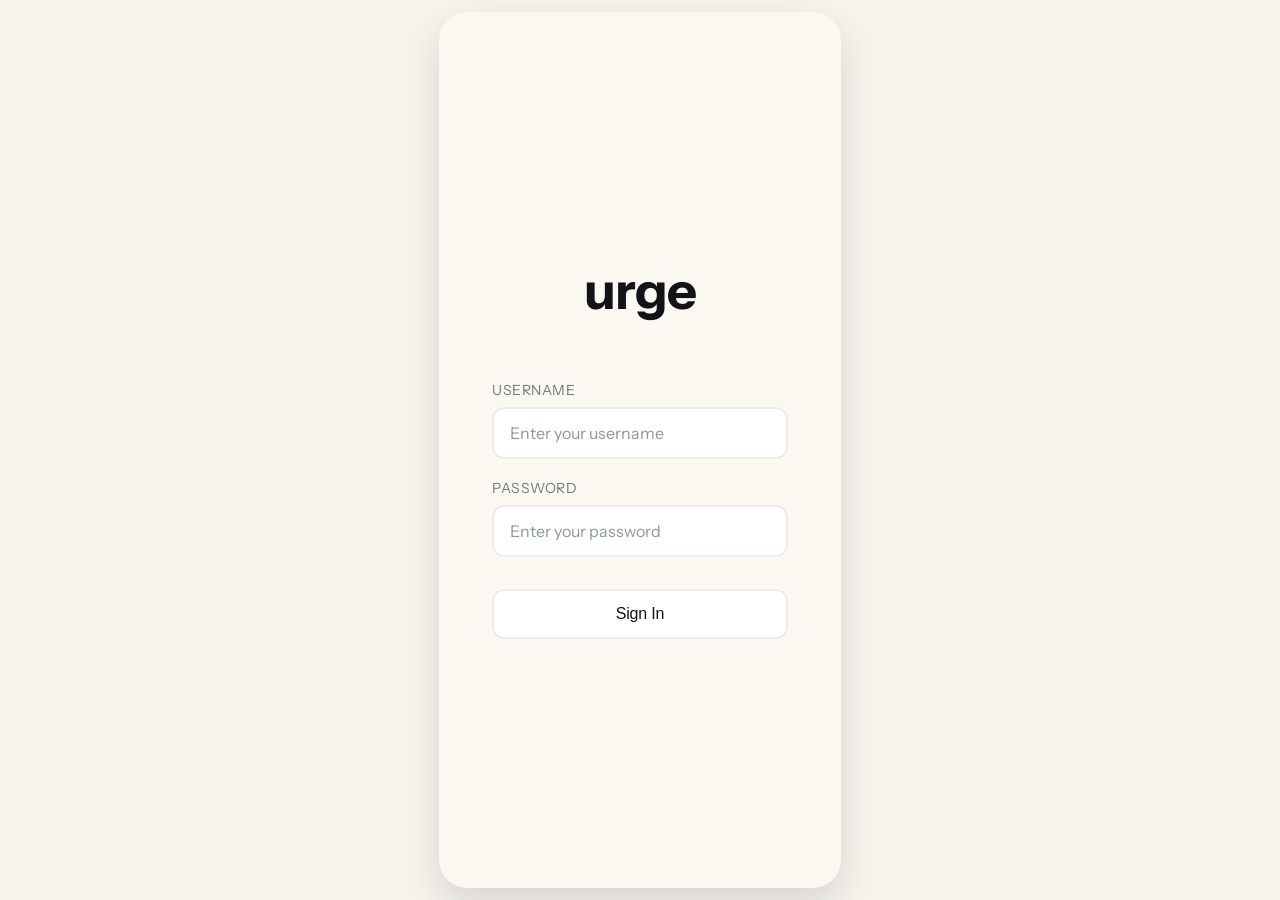
==== login.html @ 85ebc73c "Initial commit" ====
<!DOCTYPE html>
<html lang="en">
<head>
  <meta charset="UTF-8" />
  <meta name="viewport" content="width=device-width, initial-scale=1.0, viewport-fit=cover" />
  <title>Addiction Breaker - Sign In</title>
  <link rel="stylesheet" href="styles.css?v=20260503f" />
</head>
<body class="login-body">
  <div class="app-frame login-frame">
    <div class="login-container">
      <h1 class="login-title">urge</h1>
      
      <form class="login-form" id="login-form">
        <div class="form-group">
          <label for="username" class="form-label">Username</label>
          <input 
            type="text" 
            id="username" 
            class="form-input" 
            placeholder="Enter your username"
            required
          />
        </div>

        <div class="form-group">
          <label for="password" class="form-label">Password</label>
          <input 
            type="password" 
            id="password" 
            class="form-input" 
            placeholder="Enter your password"
            required
          />
        </div>

        <button type="submit" class="login-btn">Sign In</button>
      </form>
    </div>
  </div>

  <script src="app.js?v=20260503f"></script>
</body>
</html>
---- styles.css ----
@import url("https://fonts.googleapis.com/css2?family=Instrument+Sans:wght@400;500;600;700;800;900&display=swap");

:root {
  --bg: #f7f8fb;
  --surface: #ffffff;
  --text: #1e232b;
  --muted: #677284;
  --primary: #3568e8;
  --primary-soft: #e7eeff;
  --danger: #db2e2e;
  --danger-soft: #ffe7e7;
  --border: #d9e0ea;
  --frame-width: 402px;
  --frame-height: 876px;
  --dock-height: 96px;
  --safe-bottom: env(safe-area-inset-bottom, 0px);
  --page-gutter: 20px;
  --content-rail: 22px;
  --card-inner-gutter: 16px;
  --font-ui: "Instrument Sans", Inter, -apple-system, BlinkMacSystemFont, "Segoe UI", Roboto, sans-serif;
  --number-font: "GT Mekanik", "GT-Mekanik", "Grilli Type GT Mekanik", "GT America Mono", "Avenir Next Condensed", Inter, sans-serif;
  --toolbar-shadow: 0 -8px 24px rgba(73, 87, 128, 0.08);
  --weight-body: 400;
  --weight-label: 400;
  --weight-heading: 600;
  --weight-heading-strong: 700;
  --tracking-tight: -0.015em;
  --tracking-heading: -0.02em;
  --tracking-label: 0.04em;
}

@font-face {
  font-family: "GT Mekanik";
  src: local("GT Mekanik"), local("GT-Mekanik"), local("Grilli Type GT Mekanik");
  font-display: swap;
}

* {
  box-sizing: border-box;
}

html,
body {
  width: 100%;
  max-width: 100%;
  min-height: 100%;
  overflow: hidden;
  overscroll-behavior: none;
}

body {
  margin: 0;
  font-family: var(--font-ui);
  font-weight: var(--weight-body);
  letter-spacing: -0.005em;
  color: var(--text);
  background: #f7f4ee;
  min-height: 100vh;
  min-height: 100dvh;
  display: grid;
  place-items: center;
  padding: 16px;
}

.app-frame {
  width: min(var(--frame-width), 100%);
  height: min(var(--frame-height), 100vh);
  height: min(var(--frame-height), 100dvh);
  max-width: 100%;
  max-height: 100%;
  border-radius: 28px;
  background: #fbf8f2;
  position: relative;
  overflow: hidden;
  box-shadow: 0 18px 38px rgba(33, 22, 18, 0.16);
}

.home-body,
.info-body,
.login-body {
  background: #f7f4ee;
  color: #121417;
  text-shadow: none;
}

.home-body .app-frame,
.info-body .app-frame,
.login-body .app-frame {
  background: #fbf8f2;
}

.home-body .app-dock,
.login-body .app-dock,
.info-body .app-dock,
.session-body .app-dock,
.result-body .app-dock {
  background: rgba(251, 248, 242, 0.78);
  border: 1px solid rgba(18, 20, 23, 0.08);
  box-shadow: var(--toolbar-shadow);
  backdrop-filter: blur(16px);
}

.home-body .dock-link,
.login-body .dock-link,
.info-body .dock-link,
.session-body .dock-link,
.result-body .dock-link {
  color: #263345;
}

.home-body .dock-link:hover,
.login-body .dock-link:hover,
.info-body .dock-link:hover,
.session-body .dock-link:hover,
.result-body .dock-link:hover {
  background: rgba(184, 200, 245, 0.22);
  color: #1f2b3c;
}

.home-body .dock-link.active,
.login-body .dock-link.active,
.info-body .dock-link.active,
.session-body .dock-link.active,
.result-body .dock-link.active {
  color: #1f2b3c;
}

.home-frame {
  background: none;
}

.home-screen {
  position: relative;
  z-index: 2;
  height: 100%;
  width: 100%;
  margin: 0 auto;
  padding: 0 calc(var(--page-gutter) + 8px) calc(var(--dock-height) + var(--safe-bottom) + 24px);
  display: block;
}

.home-title {
  position: absolute;
  top: 122px;
  left: 50%;
  transform: translateX(-50%);
  margin: 0;
  text-align: center;
  font-size: 20px;
  line-height: 1;
  font-weight: var(--weight-label);
  letter-spacing: var(--tracking-tight);
  max-width: none;
  white-space: nowrap;
  color: #111317;
  text-shadow: none;
}

.home-center {
  position: absolute;
  top: 404px;
  left: 50%;
  transform: translate(-50%, -50%);
  padding: 8px;
}

.home-urge-button,
.urge-button {
  position: relative;
  width: 228px;
  height: 228px;
  border-radius: 999px;
  border: 0;
  background: transparent;
  display: grid;
  place-items: center;
  cursor: pointer;
  padding: 0;
}

.home-urge-button::before,
.urge-button::before,
.home-urge-button::after,
.urge-button::after {
  display: none;
}

.home-urge-shell {
  position: relative;
  width: 100%;
  height: 100%;
  display: grid;
  place-items: center;
  border-radius: 999px;
  background: transparent;
  box-shadow: none;
}

.home-urge-halo {
  position: absolute;
  inset: 0;
  border-radius: 999px;
  background: rgba(182, 199, 245, 0.18);
}

.home-urge-core {
  position: relative;
  width: 164px;
  height: 164px;
  border-radius: 999px;
  background: #b8c8f5;
  box-shadow: none;
  display: grid;
  place-items: center;
}

.home-subtitle {
  margin: 0;
  font-size: clamp(36px, 8vw, 62px);
  font-weight: var(--weight-heading-strong);
  letter-spacing: var(--tracking-heading);
  line-height: 1.08;
  text-align: center;
  color: #111317;
  text-shadow: none;
}

.home-urge-label {
  color: #ffffff;
  font-size: 20px;
  line-height: 1;
  font-weight: var(--weight-body);
  letter-spacing: 0;
  text-transform: lowercase;
}

.screen {
  position: relative;
  z-index: 2;
  height: 100%;
  padding: 26px var(--page-gutter) calc(var(--dock-height) + var(--safe-bottom) + 12px);
  overflow-y: auto;
  overflow-x: hidden;
  -webkit-overflow-scrolling: touch;
}

.modal-header {
  padding: 16px var(--content-rail);
  display: flex;
  align-items: center;
  border-bottom: 1px solid var(--border);
}

.back-btn {
  background: none;
  border: none;
  font-size: 16px;
  font-weight: var(--weight-label);
  letter-spacing: var(--tracking-tight);
  color: var(--text);
  cursor: pointer;
  padding: 8px 12px;
  border-radius: 8px;
  transition: background-color 0.2s ease;
}

.back-btn:hover {
  background-color: var(--primary-soft);
  color: var(--primary);
}

.hero {
  margin-bottom: 18px;
  padding-inline: var(--card-inner-gutter);
}

.info-screen .hero {
  margin-bottom: 22px;
}

.eyebrow {
  margin: 0 0 8px;
  font-size: 13px;
  letter-spacing: var(--tracking-label);
  text-transform: uppercase;
  color: #7b8593;
  font-weight: var(--weight-label);
  opacity: 0.9;
}

h1 {
  margin: 0;
  font-size: 31px;
  line-height: 1.15;
  font-weight: var(--weight-heading);
  letter-spacing: var(--tracking-heading);
}

.subtitle {
  margin: 12px 0 0;
  font-size: 15px;
  line-height: 1.5;
  color: #707987;
  font-weight: var(--weight-body);
  letter-spacing: -0.005em;
}

.card-grid {
  display: grid;
  gap: 14px;
}

.info-screen .card-grid,
.info-card-grid {
  gap: 16px;
}

.card {
  background: var(--surface);
  border: 1px solid var(--border);
  border-radius: 16px;
  padding: 16px var(--card-inner-gutter);
  box-shadow: 0 8px 24px rgba(16, 33, 68, 0.06);
}

.info-body .hero h1,
.info-body .eyebrow,
.info-body .subtitle {
  color: #111317;
  text-shadow: none;
}

.info-body .subtitle {
  color: #3f4956;
}

.info-body .card {
  border: 0;
  box-shadow: 0 12px 26px rgba(42, 63, 94, 0.08);
  backdrop-filter: none;
}

.tracker-card {
  position: relative;
  overflow: hidden;
  min-height: 120px;
  border-radius: 24px;
  padding: 18px var(--card-inner-gutter) 20px;
}

.tracker-chip {
  width: 32px;
  height: 10px;
  border-radius: 999px;
  background: rgba(255, 255, 255, 0.78);
  margin-bottom: 18px;
}

.tracker-card h2,
.tracker-card p {
  position: relative;
  z-index: 1;
}

.tracker-card h2 {
  color: #516074;
  text-shadow: none;
  font-weight: var(--weight-label);
  letter-spacing: -0.01em;
}

.tracker-card p {
  color: #1f2b3c;
  font-weight: var(--weight-body);
}

.tracker-card::after {
  content: "";
  position: absolute;
  width: 120px;
  height: 120px;
  border-radius: 999px;
  right: -34px;
  top: -24px;
  background: rgba(255, 255, 255, 0.36);
}

.tracker-card-peach {
  background: linear-gradient(135deg, #f8d8d0 0%, #f5c8c5 100%);
}

.tracker-card-blush {
  background: linear-gradient(135deg, #f3d9e4 0%, #eec6d6 100%);
}

.tracker-card-sky {
  background: linear-gradient(135deg, #d3ebf8 0%, #bcdff3 100%);
}

.tracker-card-lilac {
  background: linear-gradient(135deg, #ddd8f4 0%, #cbc3ee 100%);
}

.tracker-card-mint {
  background: linear-gradient(135deg, #d5f0e3 0%, #c1e8d7 100%);
}

.center-stack {
  display: flex;
  justify-content: center;
  margin: 24px 0;
}

.urge-button:disabled {
  opacity: 0.5;
  cursor: not-allowed;
}

.panel-title {
  margin: 0 0 10px;
  font-size: 20px;
  font-weight: var(--weight-heading);
  letter-spacing: var(--tracking-tight);
}

.timer-display {
  margin: 0 0 14px;
  text-align: center;
  font-size: 56px;
  font-weight: 500;
  letter-spacing: -0.02em;
  color: #1f2b3c;
  font-family: var(--number-font);
  font-variant-numeric: lining-nums tabular-nums;
}

.support-actions {
  display: grid;
  gap: 0;
  width: 100%;
  padding: 10px 18px calc(10px + var(--safe-bottom));
  background: rgba(251, 248, 242, 0.84);
  border-top: 0;
  border-left: 0;
  border-right: 0;
  border-bottom: 1px solid rgba(18, 20, 23, 0.08);
  border-radius: 24px 24px 0 0;
  box-shadow: var(--toolbar-shadow);
  backdrop-filter: blur(16px);
}

.support-action-dock {
  display: grid;
  grid-template-columns: repeat(3, minmax(0, 1fr));
  align-items: center;
  gap: 10px;
  width: 100%;
  padding: 0;
  background: transparent;
  border: 0;
  border-radius: 0;
  box-shadow: none;
  backdrop-filter: none;
}

.support-tool-btn {
  appearance: none;
  -webkit-appearance: none;
  width: 100%;
  min-width: 0;
  min-height: 64px;
  padding: 0;
  display: grid;
  place-items: center;
  border: 1px solid transparent;
  border-radius: 22px;
  background: transparent;
  color: #1f2b3c;
  box-shadow: none;
  cursor: pointer;
}

.support-tool-btn:hover {
  background: rgba(255, 255, 255, 0.32);
  border-color: rgba(18, 20, 23, 0.04);
}

.action-btn {
  width: 100%;
  border: 1px solid var(--border);
  border-radius: 12px;
  padding: 11px 12px;
  font-size: 15px;
  font-weight: var(--weight-body);
  letter-spacing: -0.01em;
  background: #fff;
  color: var(--text);
  cursor: pointer;
}

.action-btn:hover {
  background: #fff1eb;
}

.support-action-tile {
  min-height: 54px;
}

.support-action-icon {
  width: 24px;
  height: 24px;
  display: block;
  stroke: currentColor;
  stroke-width: 1.9;
  stroke-linecap: round;
  stroke-linejoin: round;
  fill: none;
}

.support-action-label {
  font-size: 0;
  line-height: 0;
}

.support-text {
  margin: 0 0 12px;
  line-height: 1.45;
  color: var(--muted);
  font-weight: var(--weight-body);
  letter-spacing: -0.005em;
}

.card h2 {
  margin: 0 0 8px;
  font-size: 18px;
  font-weight: var(--weight-label);
  letter-spacing: -0.01em;
}

.card p {
  margin: 0;
  font-size: 14px;
  line-height: 1.5;
  color: #707987;
  font-weight: var(--weight-body);
  letter-spacing: -0.005em;
}

.big-stat {
  font-size: 40px;
  line-height: 1.05;
  font-weight: 500;
  letter-spacing: -0.025em;
  color: #1f2b3c;
  font-family: var(--number-font);
  font-variant-numeric: lining-nums tabular-nums;
}

.info-body .big-stat {
  color: #1f2b3c;
  text-shadow: none;
}

.overlay {
  position: absolute;
  inset: 0;
  background: rgba(37, 39, 45, 0.34);
  display: grid;
  place-items: center;
  padding: 18px;
  z-index: 60;
  backdrop-filter: blur(6px);
  opacity: 0;
  transition: opacity 0.26s ease;
  pointer-events: auto;
}

.overlay-card {
  width: min(440px, 100%);
  border-radius: 16px;
  padding: 20px;
  background: #fff;
  border: 1px solid var(--border);
  box-shadow: 0 18px 40px rgba(8, 15, 35, 0.2);
  position: relative;
  z-index: 1;
  pointer-events: auto;
}

.result-popup {
  width: 100%;
  max-width: 348px;
  padding: 22px 20px 20px;
  border-radius: 24px;
  background: rgba(251, 248, 242, 0.74);
  border: 1px solid rgba(17, 19, 23, 0.08);
  box-shadow: 0 16px 34px rgba(73, 87, 128, 0.16);
  backdrop-filter: blur(18px);
  opacity: 0;
  transform: translateY(10px) scale(0.985);
  transition: opacity 0.28s ease, transform 0.32s ease;
}

.overlay.is-visible {
  opacity: 1;
}

.overlay.is-visible .result-popup {
  opacity: 1;
  transform: translateY(0) scale(1);
}

.result-kicker {
  margin: 0 0 8px;
  font-size: 11px;
  font-weight: var(--weight-label);
  letter-spacing: 0.1em;
  text-transform: uppercase;
  color: #7b8593;
}

.result-popup h2 {
  margin: 0 0 8px;
  font-size: 29px;
  line-height: 1.08;
  font-weight: var(--weight-heading-strong);
  letter-spacing: var(--tracking-heading);
  color: #1f2b3c;
}

.result-popup p {
  font-size: 15px;
  line-height: 1.45;
  color: #707987;
  font-weight: var(--weight-body);
  letter-spacing: -0.005em;
}

.overlay-card h2 {
  margin: 0 0 8px;
}

.overlay-card p {
  margin: 0;
}

.overlay-actions {
  display: grid;
  grid-template-columns: 1fr 1fr;
  gap: 12px;
  margin-top: 18px;
  position: relative;
  z-index: 1;
  pointer-events: auto;
}

.success-btn {
  min-height: 54px;
  border-radius: 18px;
  background: #b8c8f5;
  color: #1f2b3c;
  border-color: transparent;
  box-shadow: 0 8px 18px rgba(79, 97, 137, 0.12);
}

.loss-btn {
  min-height: 54px;
  border-radius: 18px;
  background: #f4d1c8;
  color: #55342f;
  border-color: transparent;
  box-shadow: 0 8px 18px rgba(120, 76, 66, 0.1);
}

.celebration-card {
  text-align: center;
}

.burst {
  font-size: 26px;
  margin-bottom: 8px;
}

.hidden {
  display: none;
}

.sr-only {
  position: absolute;
  width: 1px;
  height: 1px;
  padding: 0;
  margin: -1px;
  overflow: hidden;
  clip: rect(0, 0, 0, 0);
  white-space: nowrap;
  border: 0;
}

.app-dock {
  position: absolute;
  left: 0;
  right: 0;
  bottom: 0;
  transform: none;
  width: 100%;
  max-width: none;
  background: rgba(251, 248, 242, 0.84);
  border-top: 1px solid rgba(18, 20, 23, 0.06);
  border-right: 0;
  border-bottom: 0;
  border-left: 0;
  border-radius: 24px 24px 0 0;
  display: grid;
  grid-template-columns: repeat(2, 1fr);
  padding: 10px 18px calc(10px + var(--safe-bottom));
  box-shadow: var(--toolbar-shadow);
  backdrop-filter: blur(16px);
  z-index: 30;
}

.app-dock.hidden {
  display: none;
}

.dock-link {
  display: grid;
  justify-items: center;
  gap: 0;
  text-align: center;
  text-decoration: none;
  color: #15181f;
  font-size: 0;
  letter-spacing: 0;
  padding: 9px 12px;
  border-radius: 18px;
  transition: background-color 0.2s ease, color 0.2s ease;
}

.dock-link:hover {
  background: rgba(255, 255, 255, 0.22);
  color: #ffffff;
}

.dock-link.active {
  color: #1f2b3c;
  background: rgba(184, 200, 245, 0.18);
  font-weight: var(--weight-label);
}

.dock-icon {
  font-size: 34px;
  line-height: 1;
}

.dock-icon-svg {
  width: 38px;
  height: 38px;
  display: block;
}

.dock-home-icon {
  width: 40px;
  height: 35px;
}

.dock-link[href="page2.html"] .dock-icon-svg {
  width: 34px;
  height: 34px;
}

.dock-icon-svg rect,
.dock-icon-svg line,
.dock-icon-svg path {
  stroke: currentColor;
  stroke-width: 2.25;
  stroke-linecap: round;
  stroke-linejoin: round;
  fill: none;
}

.session-body {
  color: #111317;
  background: #f7f4ee;
}

.cooldown-body {
  color: #111317;
  background: #b8c8f5;
}

.session-frame {
  background: #fbf8f2;
}

.cooldown-frame {
  background:
    radial-gradient(circle at 50% 24%, rgba(252, 254, 255, 0.99) 0%, rgba(252, 254, 255, 0.86) 12%, rgba(252, 254, 255, 0.38) 22%, rgba(252, 254, 255, 0) 34%),
    radial-gradient(circle at 22% 18%, rgba(184, 200, 245, 0.62) 0%, rgba(184, 200, 245, 0) 40%),
    radial-gradient(circle at 78% 24%, rgba(184, 200, 245, 0.56) 0%, rgba(184, 200, 245, 0) 40%),
    radial-gradient(circle at 52% 76%, rgba(184, 200, 245, 0.48) 0%, rgba(184, 200, 245, 0) 42%),
    #b8c8f5;
}

.session-frame .ambient-bg {
  display: none;
}

.cooldown-frame .ambient-bg {
  display: block;
  opacity: 0.72;
}

.meditation-body {
  background: #f7f4ee;
}

.meditation-body .app-frame {
  background: #fbf8f2;
  display: flex;
  flex-direction: column;
}

.meditation-body .modal-header {
  background: rgba(248, 243, 255, 0.7);
  border-color: rgba(197, 186, 231, 0.28);
}

.tips-body {
  background: #f7f4ee;
}

.tips-body .app-frame {
  background: #fbf8f2;
  display: flex;
  flex-direction: column;
}

.tips-body .modal-header {
  background: rgba(255, 247, 241, 0.72);
  border-color: rgba(243, 199, 182, 0.3);
}

.support-screen {
  position: relative;
  z-index: 2;
  height: auto;
  flex: 1;
  min-height: 0;
  display: flex;
  flex-direction: column;
  width: 100%;
  max-width: 100%;
  padding-bottom: 0;
  overflow-x: hidden;
}

.support-hero {
  position: relative;
  z-index: 2;
  margin-bottom: 28px;
}

.support-hero h1 {
  font-weight: var(--weight-heading-strong);
}

.support-hero .subtitle {
  max-width: 320px;
  color: #445062;
}

.support-panel {
  position: relative;
  z-index: 2;
  display: grid;
  flex: 1;
  min-height: 0;
  align-content: start;
  gap: 16px;
  overflow: visible;
}

.support-panel-meditation {
  gap: 18px;
}

.support-story-card,
.support-sequence-card,
.support-breath-card {
  position: relative;
  overflow: hidden;
  border: 0;
  border-radius: 26px;
  padding: 20px var(--card-inner-gutter) 22px;
  box-shadow: 0 14px 30px rgba(53, 63, 86, 0.08);
  opacity: 0.32;
  filter: saturate(0.76);
  transition:
    opacity 0.55s ease,
    box-shadow 0.55s ease,
    filter 0.55s ease;
}

.tips-body .support-story-card {
  background: linear-gradient(135deg, #f9ddd2 0%, #f6cec2 100%);
  height: auto !important;
  min-height: auto !important;
  padding: 20px var(--card-inner-gutter) 24px !important;
}

.tips-body .support-story-card p:last-of-type {
  margin-bottom: 0 !important;
}

.meditation-body .support-sequence-card,
.meditation-body .support-breath-card {
  background: linear-gradient(135deg, #e5def8 0%, #d7cdf3 100%);
}

.meditation-body .support-sequence-card {
  height: auto !important;
  min-height: auto !important;
  padding: 20px var(--card-inner-gutter) 24px !important;
}

.meditation-body .support-sequence-card p:last-child {
  margin-bottom: 18px !important;
}

.support-story-card::after,
.support-sequence-card::after,
.support-breath-card::after {
  content: "";
  position: absolute;
  width: 140px;
  height: 140px;
  right: -38px;
  top: -26px;
  border-radius: 999px;
  background: rgba(255, 255, 255, 0.32);
}

.support-chip {
  margin-bottom: 16px;
}

.support-step-label {
  margin: 0 0 10px;
  font-size: 12px;
  text-transform: uppercase;
  letter-spacing: 0.12em;
  color: rgba(67, 79, 96, 0.72);
  font-weight: var(--weight-label);
}

.support-story-card h2,
.support-sequence-card h2,
.support-breath-card h2 {
  position: relative;
  z-index: 1;
  margin: 0 0 8px;
  color: #425269;
  font-size: 20px;
  line-height: 1.18;
  font-weight: var(--weight-body);
  letter-spacing: -0.02em;
}

.support-story-card p,
.support-sequence-card p,
.support-breath-card p {
  position: relative;
  z-index: 1;
  color: #334155;
  font-size: 15px;
  line-height: 1.55;
}

.support-note {
  margin-top: 14px !important;
  color: rgba(51, 65, 85, 0.82) !important;
}

.support-flow-line {
  position: absolute;
  left: 18px;
  top: 28px;
  bottom: 28px;
  width: 1px;
  background: linear-gradient(180deg, rgba(247, 198, 181, 0.8) 0%, rgba(247, 198, 181, 0.08) 100%);
}

.support-inline-list {
  position: relative;
  z-index: 1;
  display: flex;
  flex-wrap: wrap;
  gap: 8px;
  padding: 0;
  margin: 14px 0 0;
  list-style: none;
}

.support-inline-list li,
.support-tag {
  display: inline-flex;
  align-items: center;
  min-height: 32px;
  padding: 0 12px;
  border-radius: 999px;
  background: rgba(255, 255, 255, 0.44);
  color: #4a5b72;
  font-size: 13px;
  letter-spacing: -0.01em;
}

.support-tag-row {
  position: relative;
  z-index: 1;
  display: flex;
  flex-wrap: wrap;
  gap: 8px;
  margin-top: 14px;
}

.support-quote {
  position: relative;
  z-index: 1;
  margin: 14px 0 0;
  color: #485a72;
  font-size: 15px;
  line-height: 1.5;
}

.support-breath-card {
  display: grid;
  grid-template-columns: 104px minmax(0, 1fr);
  align-items: center;
  gap: 18px;
  min-height: 174px;
}

.support-breath-orb {
  position: relative;
  width: 104px;
  height: 104px;
  display: grid;
  place-items: center;
}

.support-breath-ring,
.support-breath-core {
  position: absolute;
  border-radius: 999px;
}

.support-breath-ring-a {
  inset: 0;
  border: 2px solid rgba(179, 168, 224, 0.48);
  animation: breathRingOuter 6s ease-in-out infinite;
}

.support-breath-ring-b {
  inset: 10px;
  border: 2px solid rgba(191, 180, 232, 0.56);
  animation: breathRingInner 6s ease-in-out infinite 0.35s;
}

.support-breath-core {
  inset: 20px;
  background: radial-gradient(circle at 30% 28%, rgba(255, 255, 255, 0.58) 0%, rgba(255, 255, 255, 0) 42%),
    #cbc0ef;
  box-shadow: 0 10px 24px rgba(123, 113, 171, 0.16);
  animation: breathCore 6s ease-in-out infinite;
}

.support-breath-copy {
  position: relative;
  z-index: 1;
}

.support-sequence {
  display: grid;
  gap: 16px;
}

.support-screen .support-panel {
  max-height: none;
  height: 100%;
  padding-bottom: 24px;
  overflow-y: auto;
  overflow-x: visible;
  scrollbar-width: none;
  -ms-overflow-style: none;
}

.support-panel-meditation {
  flex: 1;
  min-height: 0;
  max-height: none;
  overflow: visible;
  padding-bottom: 0;
}

.support-panel-meditation .support-sequence {
  max-height: none;
  height: 100%;
  align-content: start;
  padding-bottom: 24px;
  overflow-y: auto;
  overflow-x: visible;
  scrollbar-width: none;
  -ms-overflow-style: none;
}

.support-screen .support-panel::-webkit-scrollbar,
.support-panel-meditation .support-sequence::-webkit-scrollbar {
  display: none;
}

.support-focus-card.reveal-card {
  opacity: 0.32;
}

.support-focus-card.reveal-card.is-visible {
  opacity: 0.32;
}

.support-focus-card.is-revealed,
.support-focus-card.reveal-card.is-revealed,
.support-focus-card.reveal-card.is-visible.is-revealed {
  opacity: 1;
  filter: saturate(1);
  box-shadow: 0 18px 34px rgba(53, 63, 86, 0.12);
}

.reveal-card {
  opacity: 0;
  transform: translateY(24px);
  transition: opacity 0.8s ease, transform 0.95s cubic-bezier(0.2, 0.8, 0.2, 1);
  transition-delay: var(--reveal-delay, 0s);
}

.reveal-card.is-visible {
  opacity: 1;
  transform: translateY(0);
}

.login-body {
  color: #111317;
  background: #f7f4ee;
  margin: 0;
  padding: 0;
  min-height: 100vh;
  display: flex;
  align-items: center;
  justify-content: center;
}

.login-body .app-frame {
  background: #fbf8f2;
}

.login-body .app-dock {
  background: #5c84b7;
  box-shadow: 0 12px 28px rgba(52, 76, 106, 0.3);
}

.login-frame {
  background: #fbf8f2;
  width: min(var(--frame-width), 100%);
  height: min(var(--frame-height), 100vh);
  height: min(var(--frame-height), 100dvh);
  max-width: 100%;
  max-height: 100%;
  border-radius: 28px;
  display: flex;
  align-items: center;
  justify-content: center;
  box-shadow: 0 16px 40px rgba(12, 18, 30, 0.14);
  overflow: hidden;
}

.login-container {
  width: 100%;
  max-width: 340px;
  padding: 40px var(--content-rail);
  text-align: center;
}

.login-title {
  margin: 0 0 60px;
  font-size: 52px;
  font-weight: var(--weight-heading-strong);
  color: #111317;
  letter-spacing: var(--tracking-heading);
}

.login-form {
  display: flex;
  flex-direction: column;
  gap: 20px;
}

.form-group {
  display: flex;
  flex-direction: column;
  gap: 8px;
  text-align: left;
}

.form-label {
  font-size: 14px;
  font-weight: var(--weight-label);
  color: #6e7886;
  letter-spacing: var(--tracking-label);
  text-transform: uppercase;
}

.form-input {
  padding: 14px 16px;
  font-size: 16px;
  border: 2px solid rgba(17, 19, 23, 0.08);
  border-radius: 12px;
  background: #ffffff;
  color: #111317;
  font-family: inherit;
}

.form-input::placeholder {
  color: #8c96a3;
}

.form-input:focus {
  outline: none;
  border-color: rgba(53, 104, 232, 0.36);
  background: #ffffff;
}

.login-btn {
  margin-top: 12px;
  padding: 14px 16px;
  font-size: 16px;
  font-weight: var(--weight-label);
  letter-spacing: -0.01em;
  border: 2px solid rgba(17, 19, 23, 0.08);
  border-radius: 12px;
  background: #ffffff;
  color: #111317;
  cursor: pointer;
}

.login-btn:hover {
  background: #f4efe7;
  border-color: rgba(17, 19, 23, 0.14);
}

.ambient-bg {
  position: absolute;
  inset: -16%;
  z-index: 1;
  filter: blur(20px) saturate(108%);
  transform: scale(1.08);
  animation: ambientWave 24s ease-in-out infinite alternate;
}

.ambient-bg::before {
  content: "";
  position: absolute;
  inset: 0;
  background:
    radial-gradient(52% 46% at 18% 8%, rgba(255, 126, 157, 0.8) 0%, rgba(255, 126, 157, 0) 72%),
    radial-gradient(58% 50% at 84% 16%, rgba(255, 189, 122, 0.78) 0%, rgba(255, 189, 122, 0) 74%),
    radial-gradient(62% 56% at 78% 44%, rgba(255, 231, 124, 0.78) 0%, rgba(255, 231, 124, 0) 76%),
    radial-gradient(60% 56% at 58% 78%, rgba(125, 223, 189, 0.78) 0%, rgba(125, 223, 189, 0) 78%),
    radial-gradient(62% 56% at 30% 76%, rgba(130, 203, 245, 0.75) 0%, rgba(130, 203, 245, 0) 79%),
    radial-gradient(58% 52% at 12% 84%, rgba(220, 176, 242, 0.68) 0%, rgba(220, 176, 242, 0) 80%);
  animation: rainbowShift 30s ease-in-out infinite alternate;
}

.ambient-bg-cool::before {
  background:
    radial-gradient(54% 44% at 18% 10%, rgba(244, 247, 255, 0.96) 0%, rgba(244, 247, 255, 0) 72%),
    radial-gradient(58% 50% at 84% 16%, rgba(184, 200, 245, 0.74) 0%, rgba(184, 200, 245, 0) 74%),
    radial-gradient(60% 54% at 74% 46%, rgba(184, 200, 245, 0.72) 0%, rgba(184, 200, 245, 0) 76%),
    radial-gradient(58% 56% at 58% 80%, rgba(184, 200, 245, 0.72) 0%, rgba(184, 200, 245, 0) 78%),
    radial-gradient(62% 56% at 26% 78%, rgba(184, 200, 245, 0.84) 0%, rgba(184, 200, 245, 0) 79%),
    radial-gradient(56% 50% at 10% 84%, rgba(214, 223, 250, 0.82) 0%, rgba(214, 223, 250, 0) 80%);
}

.blob {
  position: absolute;
  border-radius: 999px;
  mix-blend-mode: screen;
}

.blob-a {
  width: 460px;
  height: 460px;
  background: rgba(255, 133, 175, 0.6);
  top: -10%;
  left: -20%;
  animation: drift 18s ease-in-out infinite, blobPulse 5s ease-in-out infinite;
}

.blob-b {
  width: 440px;
  height: 440px;
  background: rgba(255, 208, 141, 0.62);
  top: -6%;
  right: -22%;
  animation: drift 20s ease-in-out infinite 2s, blobPulse 5.5s ease-in-out infinite 1s;
}

.blob-c {
  width: 520px;
  height: 520px;
  background: rgba(141, 236, 191, 0.6);
  bottom: -24%;
  left: -8%;
  animation: drift 22s ease-in-out infinite 4s, blobPulse 6s ease-in-out infinite 2s;
}

.blob-d {
  width: 500px;
  height: 500px;
  background: rgba(142, 206, 248, 0.55);
  bottom: -26%;
  right: -16%;
  animation: drift 24s ease-in-out infinite 6s, blobPulse 6.5s ease-in-out infinite 3s;
}

.ambient-bg-cool .blob-a {
  background: rgba(224, 232, 252, 0.72);
}

.ambient-bg-cool .blob-b {
  background: rgba(184, 200, 245, 0.68);
}

.ambient-bg-cool .blob-c {
  background: rgba(184, 200, 245, 0.62);
}

.ambient-bg-cool .blob-d {
  background: rgba(168, 185, 233, 0.58);
}

@keyframes drift {
  0% {
    transform: translate(0, 0) scale(1);
  }
  15% {
    transform: translate(100px, -80px) scale(1.15);
  }
  30% {
    transform: translate(-120px, 100px) scale(1.2);
  }
  45% {
    transform: translate(140px, 60px) scale(1.18);
  }
  60% {
    transform: translate(-100px, -120px) scale(1.15);
  }
  75% {
    transform: translate(110px, -40px) scale(1.12);
  }
  90% {
    transform: translate(-80px, 90px) scale(1.14);
  }
  100% {
    transform: translate(0, 0) scale(1);
  }
}

@keyframes ambientWave {
  0% {
    transform: scale(1.06) translate3d(-4%, -3%, 0);
  }
  25% {
    transform: scale(1.14) translate3d(3%, 4%, 0);
  }
  50% {
    transform: scale(1.16) translate3d(-3%, 5%, 0);
  }
  75% {
    transform: scale(1.12) translate3d(4%, -2%, 0);
  }
  100% {
    transform: scale(1.06) translate3d(-4%, -3%, 0);
  }
}

@keyframes rainbowShift {
  0% {
    transform: translate3d(-3%, -2%, 0) scale(1.02);
  }
  20% {
    transform: translate3d(3%, 2%, 0) scale(1.08);
  }
  40% {
    transform: translate3d(-2%, 3%, 0) scale(1.1);
  }
  60% {
    transform: translate3d(4%, -3%, 0) scale(1.07);
  }
  80% {
    transform: translate3d(-4%, 2%, 0) scale(1.08);
  }
  100% {
    transform: translate3d(-3%, -2%, 0) scale(1.02);
  }
}

@keyframes blobPulse {
  0% {
    opacity: 0.3;
    filter: brightness(0.7) saturate(70%);
  }
  25% {
    opacity: 0.85;
    filter: brightness(1.3) saturate(120%);
  }
  50% {
    opacity: 0.4;
    filter: brightness(0.75) saturate(75%);
  }
  75% {
    opacity: 0.9;
    filter: brightness(1.4) saturate(130%);
  }
  100% {
    opacity: 0.3;
    filter: brightness(0.7) saturate(70%);
  }
}

@keyframes breathCore {
  0%,
  100% {
    transform: scale(0.88);
    box-shadow: 0 10px 24px rgba(123, 113, 171, 0.14);
  }
  45% {
    transform: scale(1);
    box-shadow: 0 16px 30px rgba(123, 113, 171, 0.18);
  }
  75% {
    transform: scale(0.92);
  }
}

@keyframes breathRingOuter {
  0%,
  100% {
    transform: scale(0.92);
    opacity: 0.42;
  }
  45% {
    transform: scale(1.06);
    opacity: 0.82;
  }
  75% {
    transform: scale(0.96);
    opacity: 0.56;
  }
}

@keyframes breathRingInner {
  0%,
  100% {
    transform: scale(0.94);
    opacity: 0.38;
  }
  45% {
    transform: scale(1.03);
    opacity: 0.72;
  }
  75% {
    transform: scale(0.98);
    opacity: 0.5;
  }
}

.session-screen {
  position: relative;
  z-index: 2;
  height: 100%;
  padding: 30px var(--page-gutter) 0;
  overflow: hidden;
}

.session-header {
  position: relative;
  z-index: 2;
  padding-inline: var(--content-rail);
}

.cooldown-screen {
  position: relative;
  z-index: 2;
  height: 100%;
  padding: 30px var(--page-gutter) 28px;
  overflow: hidden;
}

.cooldown-header {
  position: relative;
  z-index: 2;
  padding-inline: var(--content-rail);
}

.session-header h1 {
  color: #111317;
  text-shadow: none;
  font-weight: var(--weight-heading-strong);
}

.cooldown-header h1 {
  color: #243754;
  text-shadow: none;
  font-weight: var(--weight-heading);
}

.cooldown-subtitle {
  margin: 12px 0 0;
  max-width: 310px;
  color: #5d6f89;
  font-size: 15px;
  line-height: 1.5;
  font-weight: var(--weight-body);
  letter-spacing: -0.005em;
}

.session-overline {
  margin: 0 0 8px;
  text-transform: uppercase;
  letter-spacing: var(--tracking-label);
  font-size: 12px;
  color: #7b8593;
  text-shadow: none;
  font-weight: var(--weight-label);
}

.session-orbit-panel {
  position: relative;
  width: 100%;
  height: 228px;
  margin-top: 192px;
  display: grid;
  place-items: center;
  pointer-events: none;
  z-index: 1;
  overflow: visible;
}

.cooldown-orbit-panel {
  margin-top: 126px;
}

.session-orbit {
  position: relative;
  width: 100%;
  height: 100%;
  display: grid;
  place-items: center;
}

.session-progress-ring {
  position: absolute;
  width: 220px;
  height: 220px;
  transform: rotate(-90deg);
  overflow: visible;
  pointer-events: none;
  opacity: 0.78;
}

.session-progress-ring-track,
.session-progress-ring-value {
  fill: none;
  stroke-linecap: round;
}

.session-progress-ring-track {
  stroke: rgba(184, 200, 245, 0.2);
  stroke-width: 4;
}

.cooldown-progress-track {
  stroke: rgba(159, 181, 240, 0.22);
}

.session-progress-ring-value {
  stroke: rgba(184, 200, 245, 0.72);
  stroke-width: 4.5;
  stroke-dasharray: 590.62;
  stroke-dashoffset: 0;
  filter: drop-shadow(0 0 8px rgba(184, 200, 245, 0.14));
  transition: stroke-dashoffset 0.2s linear;
}

.cooldown-progress-value {
  stroke: #9fb5f0;
  stroke-width: 4.5;
  filter: drop-shadow(0 0 8px rgba(159, 181, 240, 0.18));
}

.session-wave {
  position: absolute;
  left: 50%;
  top: 50%;
  border-radius: 999px;
  opacity: 0.9;
  animation: sessionPulse 5.2s ease-in-out infinite, waveHueDrift 10s ease-in-out infinite;
  filter: blur(16px);
  transform: translate(-50%, -50%);
  will-change: transform, opacity;
  mix-blend-mode: screen;
}

.session-wave-1 {
  width: 188px;
  height: 188px;
  background: rgba(248, 166, 184, 0.78);
}

.session-wave-2 {
  width: 188px;
  height: 188px;
  background: rgba(255, 213, 136, 0.74);
  animation-delay: 0.95s;
}

.session-wave-3 {
  width: 188px;
  height: 188px;
  background: rgba(165, 188, 247, 0.82);
  animation-delay: 1.9s;
}

.session-wave-4 {
  width: 188px;
  height: 188px;
  background: rgba(176, 236, 210, 0.74);
  animation-delay: 2.85s;
}

.cooldown-wave {
  opacity: 0.5;
  filter: blur(16px);
}

.cooldown-wave-1 {
  background: rgba(184, 200, 245, 0.56);
}

.cooldown-wave-2 {
  background: rgba(184, 200, 245, 0.44);
}

.cooldown-wave-3 {
  background: rgba(214, 223, 250, 0.54);
}

.session-orb {
  position: relative;
  width: 164px;
  height: 164px;
  border-radius: 999px;
  display: grid;
  place-items: center;
  justify-items: center;
  background: #b8c8f5;
  border: 0;
  box-shadow: 0 14px 30px rgba(79, 97, 137, 0.16);
  z-index: 2;
  overflow: hidden;
  animation: orbBreathe 4.8s ease-in-out infinite;
  transition: box-shadow 0.4s ease, transform 0.4s ease;
}

.cooldown-orb {
  background: #9fb5f0;
  box-shadow:
    0 0 0 8px rgba(235, 241, 255, 0.32),
    0 18px 34px rgba(79, 97, 137, 0.16);
}

.session-orb::before {
  content: "";
  position: absolute;
  inset: -18%;
  border-radius: 999px;
  background: radial-gradient(circle at 30% 30%, rgba(255, 255, 255, 0.52) 0%, rgba(255, 255, 255, 0) 42%),
    radial-gradient(circle at 72% 72%, rgba(255, 210, 194, 0.28) 0%, rgba(255, 210, 194, 0) 46%),
    radial-gradient(circle at 62% 18%, rgba(184, 200, 245, 0.42) 0%, rgba(184, 200, 245, 0) 40%);
  opacity: 0.95;
  animation: orbAura 7.2s ease-in-out infinite;
  pointer-events: none;
}

.cooldown-orb::before {
  background: radial-gradient(circle at 30% 28%, rgba(255, 255, 255, 0.56) 0%, rgba(255, 255, 255, 0) 38%),
    radial-gradient(circle at 72% 72%, rgba(159, 181, 240, 0.16) 0%, rgba(159, 181, 240, 0) 42%),
    radial-gradient(circle at 62% 18%, rgba(214, 223, 250, 0.34) 0%, rgba(214, 223, 250, 0) 36%);
}

.session-orb > * {
  position: relative;
  z-index: 1;
}

.session-orb-label {
  margin: 0 0 4px;
  text-transform: uppercase;
  letter-spacing: 0.1em;
  font-size: 11px;
  color: #344357;
  font-weight: var(--weight-label);
  animation: breatheLabel 4.8s ease-in-out infinite;
}

.session-card {
  position: absolute;
  z-index: 2;
  left: 0;
  right: 0;
  bottom: 0;
  width: 100%;
  margin-top: 0;
  padding: 0;
  background: transparent;
  border: 0;
  border-radius: 0;
  box-shadow: none;
  backdrop-filter: none;
}

.cooldown-card {
  margin-top: 28px;
  padding: 0 18px 18px;
  background: rgba(255, 255, 255, 0.22);
  border-color: rgba(58, 83, 125, 0.06);
  box-shadow: 0 16px 30px rgba(60, 88, 136, 0.06);
}

.session-timer {
  margin: 0;
  text-align: center;
  font-size: 46px;
  font-weight: 500;
  letter-spacing: -0.02em;
  color: #1f2b3c;
  font-family: var(--number-font);
  font-variant-numeric: lining-nums tabular-nums;
  text-shadow: none;
  transition: color 0.35s ease, transform 0.35s ease;
  animation: timerFloat 4.8s ease-in-out infinite;
  line-height: 1;
}

.cooldown-timer {
  color: #2c4468;
}

.ghost-btn {
  border-color: rgba(17, 19, 23, 0.08);
  background: #ffffff;
  color: #111317;
  box-shadow: 0 6px 16px rgba(79, 97, 137, 0.08);
  backdrop-filter: none;
}

.ghost-btn:hover {
  background: #f4efe7;
}

.session-support-text {
  color: #2b3645;
  opacity: 1;
  font-size: 16px;
  font-weight: var(--weight-body);
  line-height: 1.5;
  letter-spacing: -0.005em;
  margin: 0 18px 12px;
  padding: 0;
  text-align: center;
  background: transparent !important;
  border: 0 !important;
  border-radius: 0;
  text-shadow: none;
  backdrop-filter: none;
  box-shadow: none !important;
}

#support-text.session-support-text {
  margin: 0 0 12px !important;
  padding: 0 4px !important;
  text-align: center !important;
  display: block !important;
  width: 100% !important;
  background: transparent !important;
  border: 0 !important;
  border-radius: 0 !important;
  box-shadow: none !important;
}

.cooldown-label {
  margin: 0 0 8px;
  color: #536983;
  font-size: 12px;
  text-transform: uppercase;
  letter-spacing: var(--tracking-label);
  font-weight: var(--weight-label);
}

.cooldown-reflection-card {
  position: relative;
  overflow: hidden;
  border-radius: 24px;
  padding: 18px 18px 20px;
  background: linear-gradient(135deg, rgba(228, 235, 252, 0.92) 0%, rgba(212, 223, 250, 0.88) 100%);
  box-shadow: 0 14px 28px rgba(69, 98, 151, 0.1);
}

.cooldown-reflection-card::after {
  content: "";
  position: absolute;
  width: 126px;
  height: 126px;
  border-radius: 999px;
  right: -34px;
  top: -20px;
  background: rgba(255, 255, 255, 0.28);
}

.cooldown-chip {
  position: relative;
  z-index: 1;
  margin-bottom: 14px;
}

.cooldown-textarea {
  position: relative;
  z-index: 1;
  width: 100%;
  min-height: 118px;
  resize: none;
  border: 1px solid rgba(58, 83, 125, 0.08);
  border-radius: 20px;
  padding: 16px;
  background: rgba(248, 251, 255, 0.82);
  color: #243754;
  font-family: var(--font-ui);
  font-size: 16px;
  font-weight: var(--weight-body);
  text-transform: none;
  letter-spacing: -0.005em;
  line-height: 1.55;
  box-shadow: inset 0 1px 0 rgba(255, 255, 255, 0.34);
}

.cooldown-textarea::placeholder {
  color: #8190a5;
}

.cooldown-textarea:focus {
  outline: none;
  border-color: rgba(96, 125, 177, 0.34);
  box-shadow: 0 0 0 4px rgba(187, 204, 234, 0.28);
}

.cooldown-hint {
  margin: 14px 0 0;
  color: #6b7c95;
  font-size: 13px;
  line-height: 1.45;
  text-align: center;
}

.cooldown-exit-btn {
  width: 100%;
  margin-top: 16px;
  padding: 8px;
  border: 1px solid rgba(58, 83, 125, 0.08);
  border-radius: 999px;
  background: rgba(244, 248, 255, 0.92);
  color: #243754;
  box-shadow: 0 10px 22px rgba(60, 88, 136, 0.08);
}

.cooldown-exit-inner {
  display: grid;
  place-items: center;
  min-height: 54px;
  border-radius: 999px;
  background: rgba(255, 255, 255, 0.76);
  font-weight: var(--weight-body);
  letter-spacing: -0.015em;
}

.cooldown-exit-btn:disabled {
  cursor: not-allowed;
  opacity: 0.62;
}

.cooldown-exit-btn:not(:disabled):hover {
  background: rgba(247, 250, 255, 0.96);
}

.cooldown-exit-btn:not(:disabled):hover .cooldown-exit-inner {
  background: rgba(255, 255, 255, 0.94);
}

.info-body .hero h1 {
  font-weight: var(--weight-heading-strong);
}

.result-body {
  color: #fff;
}

.result-frame {
  position: relative;
}

.win-frame {
  background: radial-gradient(circle at 20% 15%, #ffbadf 0%, rgba(255, 186, 223, 0) 45%),
    radial-gradient(circle at 80% 20%, #ffd892 0%, rgba(255, 216, 146, 0) 42%),
    radial-gradient(circle at 65% 70%, #98e9cf 0%, rgba(152, 233, 207, 0) 45%),
    radial-gradient(circle at 28% 82%, #9ec9ff 0%, rgba(158, 201, 255, 0) 42%),
    #cab8ff;
}

.lose-frame {
  background: radial-gradient(circle at 22% 18%, #7ea3dc 0%, rgba(126, 163, 220, 0) 46%),
    radial-gradient(circle at 76% 25%, #8ab7e2 0%, rgba(138, 183, 226, 0) 42%),
    radial-gradient(circle at 52% 78%, #5679b3 0%, rgba(86, 121, 179, 0) 48%),
    #4a68a4;
}

.result-screen {
  height: 100%;
  display: grid;
  align-content: center;
  justify-items: center;
  gap: 16px;
  text-align: center;
  padding: 32px calc(var(--page-gutter) + 8px) calc(var(--dock-height) + var(--safe-bottom) + 34px);
  position: relative;
  z-index: 2;
}

.result-title {
  margin: 0;
  color: #fff;
  font-size: clamp(46px, 10vw, 64px);
  line-height: 1.05;
  font-weight: var(--weight-heading-strong);
  letter-spacing: var(--tracking-heading);
}

.result-subtitle {
  margin: 0;
  max-width: 290px;
  color: rgba(255, 255, 255, 0.84);
  font-size: 18px;
  line-height: 1.4;
  font-weight: var(--weight-body);
  letter-spacing: -0.005em;
}

.result-home-btn {
  margin-top: 8px;
  text-decoration: none;
  font-weight: var(--weight-label);
  letter-spacing: -0.01em;
  color: #223054;
  background: #fff;
  padding: 11px 20px;
  border-radius: 999px;
  box-shadow: 0 8px 24px rgba(20, 28, 52, 0.18);
}

.confetti-layer {
  position: absolute;
  inset: 0;
  overflow: hidden;
  z-index: 1;
  pointer-events: none;
}

.confetti {
  position: absolute;
  top: -18%;
  width: 12px;
  height: 20px;
  border-radius: 4px;
  opacity: 0.95;
  animation: confettiFall linear infinite;
}

.confetti-1 { left: 6%; background: #ffe17a; animation-duration: 4.6s; animation-delay: 0.2s; }
.confetti-2 { left: 14%; background: #8de8c2; animation-duration: 4.1s; animation-delay: 0.8s; }
.confetti-3 { left: 23%; background: #ff9ec8; animation-duration: 5.1s; animation-delay: 1.3s; }
.confetti-4 { left: 32%; background: #9ec9ff; animation-duration: 4.4s; animation-delay: 0.5s; }
.confetti-5 { left: 44%; background: #ffd892; animation-duration: 5.3s; animation-delay: 1.6s; }
.confetti-6 { left: 56%; background: #dbb4ff; animation-duration: 4.8s; animation-delay: 0.9s; }
.confetti-7 { left: 66%; background: #8de8c2; animation-duration: 4.2s; animation-delay: 0.4s; }
.confetti-8 { left: 74%; background: #ff9ec8; animation-duration: 5.4s; animation-delay: 1.1s; }
.confetti-9 { left: 84%; background: #ffe17a; animation-duration: 4.7s; animation-delay: 0.7s; }
.confetti-10 { left: 92%; background: #9ec9ff; animation-duration: 5.2s; animation-delay: 1.4s; }

@keyframes confettiFall {
  0% {
    transform: translate3d(0, 0, 0) rotate(0deg);
  }
  100% {
    transform: translate3d(-18px, 125vh, 0) rotate(520deg);
  }
}

@keyframes sessionPulse {
  0% {
    transform: translate(-50%, -50%) scale(0.34);
    opacity: 0;
  }
  22% {
    transform: translate(-50%, -50%) scale(0.9);
    opacity: 0.84;
  }
  52% {
    transform: translate(-50%, -50%) scale(2.18);
    opacity: 0.34;
  }
  100% {
    transform: translate(-50%, -50%) scale(4.15);
    opacity: 0;
  }
}

@keyframes orbBreathe {
  0%,
  100% {
    transform: scale(0.965);
    box-shadow: 0 12px 24px rgba(79, 97, 137, 0.12);
  }
  50% {
    transform: scale(1.055);
    box-shadow: 0 20px 40px rgba(79, 97, 137, 0.22);
  }
}

@keyframes breatheLabel {
  0%,
  100% {
    opacity: 0.68;
    letter-spacing: 0.12em;
  }
  50% {
    opacity: 1;
    letter-spacing: 0.16em;
  }
}

@keyframes orbAura {
  0%,
  100% {
    transform: scale(0.92) rotate(0deg);
    opacity: 0.78;
  }
  50% {
    transform: scale(1.08) rotate(12deg);
    opacity: 1;
  }
}

@keyframes waveHueDrift {
  0%,
  100% {
    filter: blur(16px) saturate(100%);
  }
  50% {
    filter: blur(18px) saturate(116%);
  }
}

@keyframes timerFloat {
  0%,
  100% {
    transform: translateY(0);
  }
  50% {
    transform: translateY(-1px);
  }
}

@media (max-width: 480px) {
  body,
  .login-body {
    min-height: 100vh;
    min-height: 100dvh;
    padding: 0;
    place-items: stretch;
  }

  .app-frame,
  .login-frame {
    width: 100vw;
    height: 100vh;
    height: 100dvh;
    max-width: 100vw;
    max-height: 100dvh;
    border-radius: 0;
    box-shadow: none;
  }

  .home-screen {
    padding-top: clamp(48px, 10vh, 80px);
    padding-left: var(--page-gutter);
    padding-right: var(--page-gutter);
  }

  .screen,
  .session-screen,
  .result-screen,
  .cooldown-screen {
    padding-left: 18px;
    padding-right: 18px;
  }

  .session-screen {
    padding-bottom: 0;
  }

  .session-orbit {
    width: 100%;
    height: 100%;
  }

  .session-wave-1 {
    width: 188px;
    height: 188px;
  }

  .session-wave-2 {
    width: 188px;
    height: 188px;
  }

  .session-wave-3 {
    width: 188px;
    height: 188px;
  }

  .session-wave-4 {
    width: 188px;
    height: 188px;
  }

  .session-orb {
    width: 164px;
    height: 164px;
  }

  .session-timer {
    font-size: 38px;
  }

  .session-orbit-panel {
    height: 216px;
    margin-top: 176px;
  }

  .cooldown-orbit-panel {
    height: 216px;
    margin-top: 96px;
  }

  .session-card {
    position: absolute;
    left: 0;
    right: 0;
    bottom: 0;
    width: 100%;
    margin-top: 0;
    padding: 0;
  }

  .session-support-text {
    font-size: 14px;
    line-height: 1.4;
    margin: 0 18px 12px !important;
  }

  .cooldown-card {
    padding: 0 18px 18px;
  }

  .cooldown-reflection-card {
    border-radius: 22px;
    padding: 17px 17px 18px;
  }

  .cooldown-textarea {
    min-height: 112px;
    padding: 15px;
  }

  .cooldown-exit-btn {
    padding: 7px;
  }

  .cooldown-exit-inner {
    min-height: 50px;
  }

  #support-text.session-support-text {
    margin: 0 18px 12px !important;
    padding: 0 !important;
    text-align: center !important;
    display: block !important;
    width: auto !important;
  }

  .support-actions {
    width: 100vw;
    margin-left: calc(50% - 50vw);
    padding: 10px 18px calc(14px + var(--safe-bottom));
    background: rgba(251, 248, 242, 0.84);
    border-top: 0;
    border-left: 0;
    border-right: 0;
    border-bottom: 1px solid rgba(18, 20, 23, 0.08);
    border-radius: 28px 28px 0 0;
    box-shadow: var(--toolbar-shadow);
    backdrop-filter: blur(16px);
    transform: translateY(14px);
  }

  .support-action-dock {
    padding: 0;
    gap: 10px;
    border-radius: 0;
    background: transparent;
    border: 0;
    box-shadow: none;
    backdrop-filter: none;
  }

  .support-tool-btn {
    min-height: 60px;
    border-radius: 20px;
  }

  .support-action-icon {
    width: 22px;
    height: 22px;
  }

  .app-dock {
    left: 0;
    right: 0;
    bottom: 0;
    transform: none;
    width: 100%;
    max-width: none;
    border-radius: 24px 24px 0 0;
    padding: 10px 18px calc(10px + var(--safe-bottom));
    box-shadow: var(--toolbar-shadow) !important;
  }

  .support-screen {
    padding-top: 8px;
    padding-bottom: 0;
  }

  .support-hero {
    margin-bottom: 18px;
  }

  .support-hero .eyebrow {
    margin-bottom: 6px;
    font-size: 12px;
  }

  .support-hero h1 {
    font-size: 28px;
    line-height: 1.08;
  }

  .support-hero .subtitle {
    max-width: 280px;
    margin-top: 10px;
    font-size: 14px;
    line-height: 1.45;
  }

  .support-story-card,
  .support-sequence-card,
  .support-breath-card {
    border-radius: 24px;
    padding: 17px 17px 18px;
    opacity: 0.32;
  }

  .tips-body .support-story-card {
    height: auto !important;
    min-height: 188px !important;
    padding: 18px 18px 24px !important;
  }

  .meditation-body .support-sequence-card {
    height: auto !important;
    min-height: 188px !important;
    padding: 18px 18px 24px !important;
  }

  .meditation-body .support-sequence-card p:last-child {
    margin-bottom: 0 !important;
  }

  .support-breath-card {
    grid-template-columns: 1fr;
    justify-items: start;
    gap: 12px;
    min-height: 0;
  }

  .support-breath-orb {
    width: 88px;
    height: 88px;
  }

  .support-story-card h2,
  .support-sequence-card h2,
  .support-breath-card h2 {
    font-size: 17px;
    margin-bottom: 6px;
  }

  .support-story-card p,
  .support-sequence-card p,
  .support-breath-card p,
  .support-quote {
    font-size: 14px;
    line-height: 1.48;
  }

  .support-step-label {
    margin-bottom: 8px;
    font-size: 11px;
  }

  .support-chip {
    width: 28px;
    height: 9px;
    margin-bottom: 14px;
  }

  .support-flow-line {
    left: 10px;
    top: 22px;
    bottom: 22px;
    opacity: 0.72;
  }

  .support-inline-list,
  .support-tag-row {
    gap: 6px;
    margin-top: 12px;
  }

  .support-inline-list li,
  .support-tag {
    min-height: 28px;
    padding: 0 10px;
    font-size: 12px;
  }

  .support-note,
  .support-quote {
    margin-top: 12px !important;
  }

  .support-panel,
  .support-sequence {
    gap: 14px;
  }

  .support-panel-meditation {
    gap: 16px;
  }

  .support-screen .support-panel {
    max-height: none;
    height: 100%;
    padding-bottom: 20px;
  }

  .support-panel-meditation .support-sequence {
    max-height: none;
    height: 100%;
    padding-bottom: 20px;
  }
}

@media (max-width: 390px) {
  .support-screen {
    padding-bottom: 0;
  }

  .cooldown-orbit-panel {
    margin-top: 112px;
  }

  .support-hero h1 {
    font-size: 26px;
  }

  .support-hero .subtitle {
    max-width: 260px;
  }

  .cooldown-reflection-card {
    padding: 16px 16px 17px;
  }

  .cooldown-orbit-panel {
    margin-top: 104px;
  }

  .cooldown-textarea {
    min-height: 104px;
    padding: 14px;
  }

  .support-story-card,
  .support-sequence-card,
  .support-breath-card {
    padding: 16px 16px 17px;
    border-radius: 22px;
    opacity: 0.32;
  }

  .tips-body .support-story-card {
    height: auto !important;
    min-height: 176px !important;
    padding: 17px 17px 22px !important;
  }

  .meditation-body .support-sequence-card {
    height: auto !important;
    min-height: 176px !important;
    padding: 17px 17px 22px !important;
  }

  .meditation-body .support-sequence-card p:last-child {
    margin-bottom: 0 !important;
  }

  .support-flow-line {
    display: none;
  }

  .support-breath-orb {
    width: 84px;
    height: 84px;
  }

  .support-screen .support-panel {
    max-height: none;
    height: 100%;
    padding-bottom: 18px;
  }

  .support-panel-meditation .support-sequence {
    max-height: none;
    height: 100%;
    padding-bottom: 18px;
  }
}

@media (prefers-reduced-motion: reduce) {
  .support-breath-ring,
  .support-breath-core {
    animation: none;
  }

  .reveal-card {
    opacity: 1;
    transform: none;
    transition: none;
  }

  .support-story-card,
  .support-sequence-card,
  .support-breath-card {
    opacity: 1;
    transform: none;
    filter: none;
    transition: none;
  }
}
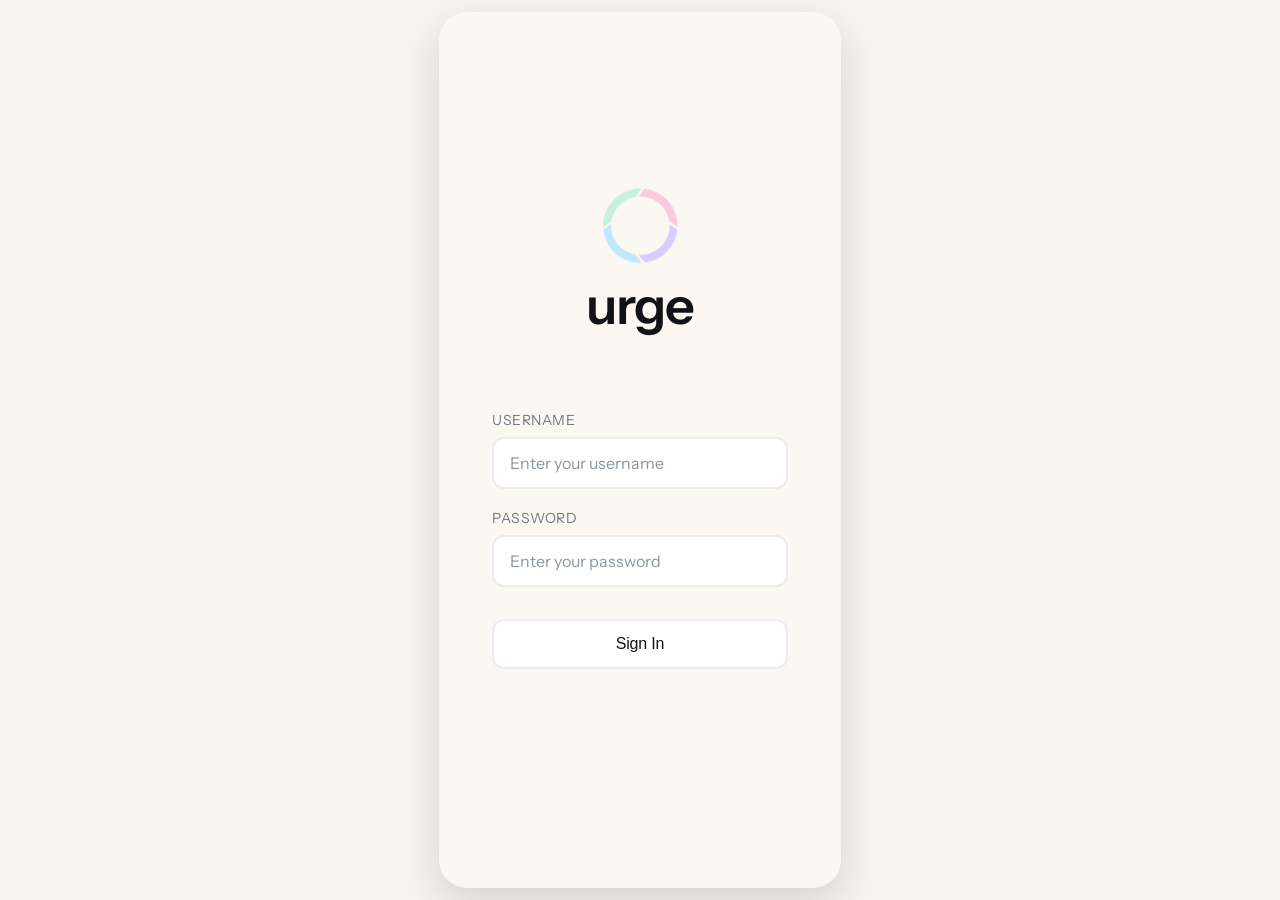
==== commit 93cc9eb3: "lala" ====
--- a/login.html
+++ b/login.html
@@ -4,12 +4,15 @@
   <meta charset="UTF-8" />
   <meta name="viewport" content="width=device-width, initial-scale=1.0, viewport-fit=cover" />
   <title>Addiction Breaker - Sign In</title>
-  <link rel="stylesheet" href="styles.css?v=20260503f" />
+  <link rel="stylesheet" href="styles.css?v=20260503p" />
 </head>
 <body class="login-body">
   <div class="app-frame login-frame">
     <div class="login-container">
-      <h1 class="login-title">urge</h1>
+      <div class="login-brand">
+        <img class="login-logo" src="assets/Untitled_Artwork%2080.png" alt="Urge logo" />
+        <h1 class="login-title">urge</h1>
+      </div>
       
       <form class="login-form" id="login-form">
         <div class="form-group">
@@ -39,6 +42,6 @@
     </div>
   </div>
 
-  <script src="app.js?v=20260503f"></script>
+  <script src="app.js?v=20260503p"></script>
 </body>
 </html>
--- a/styles.css
+++ b/styles.css
@@ -44,7 +44,8 @@
   width: 100%;
   max-width: 100%;
   min-height: 100%;
-  overflow: hidden;
+  overflow-x: hidden;
+  overflow-y: hidden;
   overscroll-behavior: none;
 }
 
@@ -853,6 +854,8 @@
   max-width: 100%;
   padding-bottom: 0;
   overflow-x: hidden;
+  touch-action: pan-y;
+  overscroll-behavior-x: none;
 }
 
 .support-hero {
@@ -888,10 +891,15 @@
 .support-story-card,
 .support-sequence-card,
 .support-breath-card {
+  display: flex;
+  flex-direction: column;
+  align-items: stretch;
   position: relative;
   overflow: hidden;
   border: 0;
   border-radius: 26px;
+  width: 100%;
+  max-width: 100%;
   padding: 20px var(--card-inner-gutter) 22px;
   box-shadow: 0 14px 30px rgba(53, 63, 86, 0.08);
   opacity: 0.32;
@@ -904,8 +912,8 @@
 
 .tips-body .support-story-card {
   background: linear-gradient(135deg, #f9ddd2 0%, #f6cec2 100%);
-  height: auto !important;
-  min-height: auto !important;
+  height: fit-content !important;
+  min-height: fit-content !important;
   padding: 20px var(--card-inner-gutter) 24px !important;
 }
 
@@ -919,8 +927,8 @@
 }
 
 .meditation-body .support-sequence-card {
-  height: auto !important;
-  min-height: auto !important;
+  height: fit-content !important;
+  min-height: fit-content !important;
   padding: 20px var(--card-inner-gutter) 24px !important;
 }
 
@@ -1088,11 +1096,13 @@
 .support-screen .support-panel {
   max-height: none;
   height: 100%;
+  width: 100%;
   padding-bottom: 24px;
   overflow-y: auto;
-  overflow-x: visible;
+  overflow-x: hidden;
   scrollbar-width: none;
   -ms-overflow-style: none;
+  overscroll-behavior-x: none;
 }
 
 .support-panel-meditation {
@@ -1106,12 +1116,14 @@
 .support-panel-meditation .support-sequence {
   max-height: none;
   height: 100%;
+  width: 100%;
   align-content: start;
   padding-bottom: 24px;
   overflow-y: auto;
-  overflow-x: visible;
+  overflow-x: hidden;
   scrollbar-width: none;
   -ms-overflow-style: none;
+  overscroll-behavior-x: none;
 }
 
 .support-screen .support-panel::-webkit-scrollbar,
@@ -1189,12 +1201,48 @@
   text-align: center;
 }
 
+.login-brand {
+  position: relative;
+  display: grid;
+  justify-items: center;
+  align-items: center;
+  margin: 0 0 52px;
+  min-height: 128px;
+}
+
+.login-logo {
+  position: absolute;
+  top: 50%;
+  left: 50%;
+  display: block;
+  width: min(108px, 34%);
+  height: auto;
+  margin: 0;
+  object-fit: contain;
+  transform: translate(-50%, -98%);
+  opacity: 0.96;
+  z-index: 0;
+  animation: loginLogoSpin 18s linear infinite;
+  transform-origin: center;
+}
+
 .login-title {
-  margin: 0 0 60px;
+  position: relative;
+  z-index: 1;
+  margin: 22px 0 0;
   font-size: 52px;
-  font-weight: var(--weight-heading-strong);
+  font-weight: var(--weight-heading);
   color: #111317;
   letter-spacing: var(--tracking-heading);
+}
+
+@keyframes loginLogoSpin {
+  from {
+    transform: translate(-50%, -94%) rotate(0deg);
+  }
+  to {
+    transform: translate(-50%, -94%) rotate(360deg);
+  }
 }
 
 .login-form {
@@ -1927,11 +1975,12 @@
 }
 
 .win-frame {
-  background: radial-gradient(circle at 20% 15%, #ffbadf 0%, rgba(255, 186, 223, 0) 45%),
-    radial-gradient(circle at 80% 20%, #ffd892 0%, rgba(255, 216, 146, 0) 42%),
-    radial-gradient(circle at 65% 70%, #98e9cf 0%, rgba(152, 233, 207, 0) 45%),
-    radial-gradient(circle at 28% 82%, #9ec9ff 0%, rgba(158, 201, 255, 0) 42%),
-    #cab8ff;
+  background: radial-gradient(circle at 18% 14%, rgba(248, 166, 184, 0.54) 0%, rgba(248, 166, 184, 0.16) 24%, rgba(248, 166, 184, 0) 46%),
+    radial-gradient(circle at 82% 18%, rgba(255, 213, 136, 0.52) 0%, rgba(255, 213, 136, 0.14) 24%, rgba(255, 213, 136, 0) 44%),
+    radial-gradient(circle at 66% 68%, rgba(176, 236, 210, 0.5) 0%, rgba(176, 236, 210, 0.14) 24%, rgba(176, 236, 210, 0) 46%),
+    radial-gradient(circle at 26% 82%, rgba(165, 188, 247, 0.42) 0%, rgba(165, 188, 247, 0.12) 24%, rgba(165, 188, 247, 0) 44%),
+    radial-gradient(circle at 52% 48%, rgba(255, 244, 236, 0.44) 0%, rgba(255, 244, 236, 0) 34%),
+    #f5edf8;
 }
 
 .lose-frame {
@@ -1955,9 +2004,9 @@
 
 .result-title {
   margin: 0;
-  color: #fff;
-  font-size: clamp(46px, 10vw, 64px);
-  line-height: 1.05;
+  color: #111317;
+  font-size: clamp(40px, 8.4vw, 56px);
+  line-height: 1.04;
   font-weight: var(--weight-heading-strong);
   letter-spacing: var(--tracking-heading);
 }
@@ -1965,9 +2014,9 @@
 .result-subtitle {
   margin: 0;
   max-width: 290px;
-  color: rgba(255, 255, 255, 0.84);
-  font-size: 18px;
-  line-height: 1.4;
+  color: #4a5669;
+  font-size: 15px;
+  line-height: 1.45;
   font-weight: var(--weight-body);
   letter-spacing: -0.005em;
 }
@@ -1984,7 +2033,7 @@
   box-shadow: 0 8px 24px rgba(20, 28, 52, 0.18);
 }
 
-.confetti-layer {
+.celebration-layer {
   position: absolute;
   inset: 0;
   overflow: hidden;
@@ -1992,33 +2041,140 @@
   pointer-events: none;
 }
 
-.confetti {
+.celebration-blob {
   position: absolute;
-  top: -18%;
-  width: 12px;
-  height: 20px;
-  border-radius: 4px;
-  opacity: 0.95;
-  animation: confettiFall linear infinite;
-}
-
-.confetti-1 { left: 6%; background: #ffe17a; animation-duration: 4.6s; animation-delay: 0.2s; }
-.confetti-2 { left: 14%; background: #8de8c2; animation-duration: 4.1s; animation-delay: 0.8s; }
-.confetti-3 { left: 23%; background: #ff9ec8; animation-duration: 5.1s; animation-delay: 1.3s; }
-.confetti-4 { left: 32%; background: #9ec9ff; animation-duration: 4.4s; animation-delay: 0.5s; }
-.confetti-5 { left: 44%; background: #ffd892; animation-duration: 5.3s; animation-delay: 1.6s; }
-.confetti-6 { left: 56%; background: #dbb4ff; animation-duration: 4.8s; animation-delay: 0.9s; }
-.confetti-7 { left: 66%; background: #8de8c2; animation-duration: 4.2s; animation-delay: 0.4s; }
-.confetti-8 { left: 74%; background: #ff9ec8; animation-duration: 5.4s; animation-delay: 1.1s; }
-.confetti-9 { left: 84%; background: #ffe17a; animation-duration: 4.7s; animation-delay: 0.7s; }
-.confetti-10 { left: 92%; background: #9ec9ff; animation-duration: 5.2s; animation-delay: 1.4s; }
-
-@keyframes confettiFall {
-  0% {
-    transform: translate3d(0, 0, 0) rotate(0deg);
-  }
+  width: 520px;
+  height: 520px;
+  border-radius: 999px;
+  filter: blur(62px);
+  opacity: 0.3;
+  mix-blend-mode: screen;
+  animation: celebrationDrift 5.4s ease-in-out infinite alternate;
+  will-change: transform, opacity;
+}
+
+.celebration-blob-1 {
+  left: -14%;
+  top: -14%;
+  background: rgba(248, 166, 184, 0.86);
+  animation-duration: 6.8s;
+}
+
+.celebration-blob-2 {
+  right: -16%;
+  top: -12%;
+  background: rgba(255, 213, 136, 1);
+  animation-delay: 0.9s;
+  animation-duration: 4.4s;
+  animation-name: celebrationDriftFlash;
+}
+
+.celebration-blob-3 {
+  left: 38%;
+  top: 32%;
+  background: rgba(248, 166, 184, 0.5);
+  animation-delay: 2.6s;
+  animation-duration: 5.9s;
+}
+
+.celebration-blob-4 {
+  left: 56%;
+  top: 84%;
+  background: rgba(176, 236, 210, 1);
+  animation-delay: 1.8s;
+  animation-duration: 4.4s;
+  animation-name: celebrationDriftFlash;
+}
+
+.celebration-blob-5 {
+  left: 8%;
+  bottom: -18%;
+  background: rgba(165, 188, 247, 0.56);
+  animation-delay: 5s;
+  animation-duration: 6.4s;
+}
+
+.celebration-blob-6 {
+  right: -6%;
+  bottom: -18%;
+  background: rgba(165, 188, 247, 0.46);
+  animation-delay: 6.2s;
+  animation-duration: 7.6s;
+}
+
+@keyframes celebrationDrift {
+  0%,
   100% {
-    transform: translate3d(-18px, 125vh, 0) rotate(520deg);
+    transform: translate3d(0, 0, 0) scale(0.88);
+    opacity: 0.04;
+  }
+  12% {
+    transform: translate3d(56px, -26px, 0) scale(1.04);
+    opacity: 0.34;
+  }
+  20% {
+    transform: translate3d(72px, -44px, 0) scale(1.08);
+    opacity: 0.28;
+  }
+  32% {
+    transform: translate3d(-18px, 22px, 0) scale(0.96);
+    opacity: 0.06;
+  }
+  45% {
+    transform: translate3d(-64px, 36px, 0) scale(1.18);
+    opacity: 0.18;
+  }
+  58% {
+    transform: translate3d(34px, -12px, 0) scale(1.06);
+    opacity: 0.36;
+  }
+  70% {
+    transform: translate3d(48px, 62px, 0) scale(0.98);
+    opacity: 0.32;
+  }
+  80% {
+    transform: translate3d(-12px, 18px, 0) scale(0.92);
+    opacity: 0.08;
+  }
+  88% {
+    transform: translate3d(-42px, -34px, 0) scale(1.14);
+    opacity: 0.2;
+  }
+}
+
+@keyframes celebrationDriftFlash {
+  0%,
+  100% {
+    transform: translate3d(0, 0, 0) scale(0.82);
+    opacity: 0.01;
+  }
+  10% {
+    transform: translate3d(72px, -34px, 0) scale(1.08);
+    opacity: 0.42;
+  }
+  18% {
+    transform: translate3d(28px, -8px, 0) scale(0.94);
+    opacity: 0.04;
+  }
+  32% {
+    transform: translate3d(-66px, 28px, 0) scale(1.12);
+    opacity: 0.46;
+  }
+  42% {
+    transform: translate3d(-12px, 8px, 0) scale(0.9);
+    opacity: 0.03;
+  }
+  58% {
+    transform: translate3d(56px, 46px, 0) scale(1.02);
+    opacity: 0.48;
+  }
+  70% {
+    transform: translate3d(6px, 14px, 0) scale(0.88);
+    opacity: 0.04;
+  }
+  86% {
+    transform: translate3d(-40px, -22px, 0) scale(1.08);
+    opacity: 0.4;
   }
 }
 
@@ -2196,25 +2352,41 @@
   }
 
   .cooldown-card {
+    margin-top: 44px;
     padding: 0 18px 18px;
+    display: grid;
+    justify-items: center;
+    background: transparent;
+    box-shadow: none;
+    border: 0;
   }
 
   .cooldown-reflection-card {
+    width: 100%;
     border-radius: 22px;
     padding: 17px 17px 18px;
   }
 
+  .cooldown-hint {
+    display: none;
+  }
+
   .cooldown-textarea {
-    min-height: 112px;
+    min-height: 84px;
     padding: 15px;
   }
 
   .cooldown-exit-btn {
-    padding: 7px;
+    width: auto;
+    margin-top: 14px;
+    padding: 4px;
+    border-radius: 999px;
   }
 
   .cooldown-exit-inner {
-    min-height: 50px;
+    min-height: 42px;
+    padding: 0 18px;
+    white-space: nowrap;
   }
 
   #support-text.session-support-text {
@@ -2307,14 +2479,14 @@
   }
 
   .tips-body .support-story-card {
-    height: auto !important;
-    min-height: 188px !important;
+    height: fit-content !important;
+    min-height: fit-content !important;
     padding: 18px 18px 24px !important;
   }
 
   .meditation-body .support-sequence-card {
-    height: auto !important;
-    min-height: 188px !important;
+    height: fit-content !important;
+    min-height: fit-content !important;
     padding: 18px 18px 24px !important;
   }
 
@@ -2412,6 +2584,10 @@
     padding-bottom: 0;
   }
 
+  .cooldown-card {
+    margin-top: 38px;
+  }
+
   .cooldown-orbit-panel {
     margin-top: 112px;
   }
@@ -2433,8 +2609,13 @@
   }
 
   .cooldown-textarea {
-    min-height: 104px;
+    min-height: 78px;
     padding: 14px;
+  }
+
+  .cooldown-exit-inner {
+    min-height: 40px;
+    padding: 0 16px;
   }
 
   .support-story-card,
@@ -2446,14 +2627,14 @@
   }
 
   .tips-body .support-story-card {
-    height: auto !important;
-    min-height: 176px !important;
+    height: fit-content !important;
+    min-height: fit-content !important;
     padding: 17px 17px 22px !important;
   }
 
   .meditation-body .support-sequence-card {
-    height: auto !important;
-    min-height: 176px !important;
+    height: fit-content !important;
+    min-height: fit-content !important;
     padding: 17px 17px 22px !important;
   }
 
